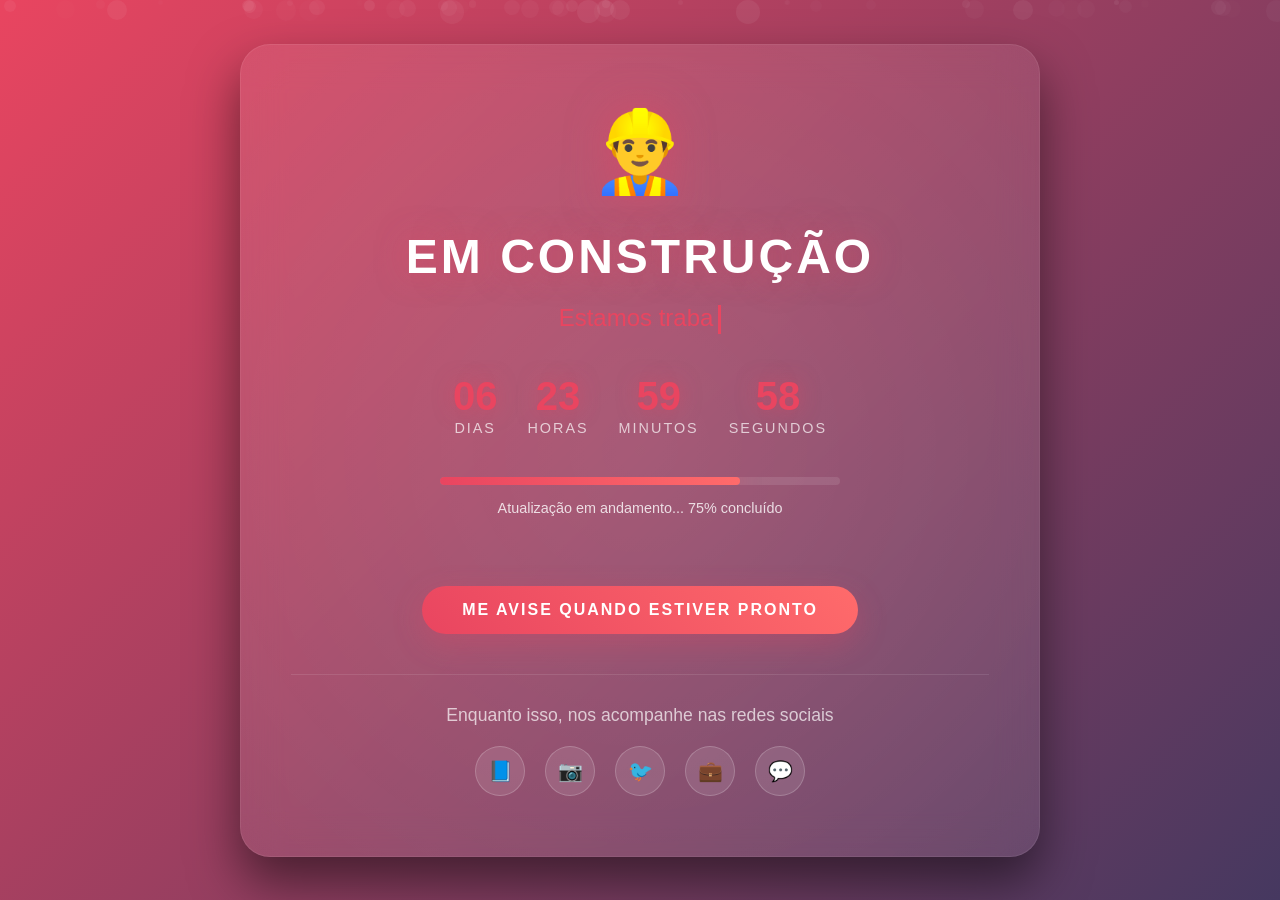
==== Index.html @ 4f62d5b3 "Add construction page with animations and countdown This HTML file contains a construction page with" ====
<!DOCTYPE html>
<html lang="pt-BR">
<head>
    <meta charset="UTF-8">
    <meta name="viewport" content="width=device-width, initial-scale=1.0">
    <title>Site em Atualização</title>
    <style>
        * {
            margin: 0;
            padding: 0;
            box-sizing: border-box;
        }

        body {
            font-family: 'Segoe UI', Tahoma, Geneva, Verdana, sans-serif;
            overflow: hidden;
            background: #0a0a0a;
        }

        /* Background com gradiente animado */
        .bg-animation {
            position: fixed;
            top: 0;
            left: 0;
            width: 100%;
            height: 100%;
            background: linear-gradient(-45deg, #1a1a2e, #16213e, #0f3460, #e94560);
            background-size: 400% 400%;
            animation: gradientShift 15s ease infinite;
            z-index: -2;
        }

        @keyframes gradientShift {
            0% { background-position: 0% 50%; }
            50% { background-position: 100% 50%; }
            100% { background-position: 0% 50%; }
        }

        /* Partículas flutuantes */
        .particles {
            position: fixed;
            top: 0;
            left: 0;
            width: 100%;
            height: 100%;
            z-index: -1;
            overflow: hidden;
        }

        .particle {
            position: absolute;
            width: 10px;
            height: 10px;
            background: rgba(255, 255, 255, 0.1);
            border-radius: 50%;
            animation: float 20s infinite linear;
        }

        @keyframes float {
            from {
                transform: translateY(100vh) translateX(0);
                opacity: 0;
            }
            10% {
                opacity: 1;
            }
            90% {
                opacity: 1;
            }
            to {
                transform: translateY(-100vh) translateX(100px);
                opacity: 0;
            }
        }

        /* Container principal */
        .container {
            display: flex;
            justify-content: center;
            align-items: center;
            min-height: 100vh;
            padding: 20px;
        }

        /* Card principal */
        .main-card {
            background: rgba(255, 255, 255, 0.05);
            backdrop-filter: blur(20px);
            border: 1px solid rgba(255, 255, 255, 0.1);
            border-radius: 30px;
            padding: 60px 50px;
            max-width: 800px;
            width: 100%;
            text-align: center;
            box-shadow: 0 25px 50px rgba(0, 0, 0, 0.5);
            animation: slideUp 1s ease-out;
            position: relative;
            overflow: hidden;
        }

        @keyframes slideUp {
            from {
                opacity: 0;
                transform: translateY(50px);
            }
            to {
                opacity: 1;
                transform: translateY(0);
            }
        }

        /* Efeito de brilho no card */
        .main-card::before {
            content: '';
            position: absolute;
            top: -50%;
            left: -50%;
            width: 200%;
            height: 200%;
            background: radial-gradient(circle, rgba(255,255,255,0.1) 0%, transparent 70%);
            animation: rotate 10s linear infinite;
        }

        @keyframes rotate {
            from { transform: rotate(0deg); }
            to { transform: rotate(360deg); }
        }

        /* Ícone de construção animado */
        .construction-icon {
            font-size: 80px;
            margin-bottom: 30px;
            display: inline-block;
            animation: bounce 2s infinite;
            filter: drop-shadow(0 0 20px rgba(233, 69, 96, 0.5));
            position: relative;
            z-index: 1;
        }

        @keyframes bounce {
            0%, 100% { transform: translateY(0); }
            50% { transform: translateY(-20px); }
        }

        /* Título principal */
        h1 {
            color: #fff;
            font-size: 3em;
            margin-bottom: 20px;
            font-weight: 700;
            text-transform: uppercase;
            letter-spacing: 3px;
            position: relative;
            z-index: 1;
            text-shadow: 0 0 30px rgba(233, 69, 96, 0.5);
        }

        /* Subtítulo com efeito de digitação */
        .subtitle {
            color: #e94560;
            font-size: 1.5em;
            margin-bottom: 30px;
            font-weight: 300;
            position: relative;
            z-index: 1;
            min-height: 40px;
        }

        .typing-cursor {
            display: inline-block;
            width: 3px;
            height: 1.2em;
            background: #e94560;
            margin-left: 5px;
            animation: blink 1s infinite;
            vertical-align: middle;
        }

        @keyframes blink {
            0%, 50% { opacity: 1; }
            51%, 100% { opacity: 0; }
        }

        /* Barra de progresso */
        .progress-container {
            width: 100%;
            max-width: 400px;
            margin: 40px auto;
            position: relative;
            z-index: 1;
        }

        .progress-bar {
            width: 100%;
            height: 8px;
            background: rgba(255, 255, 255, 0.1);
            border-radius: 10px;
            overflow: hidden;
            position: relative;
        }

        .progress-fill {
            height: 100%;
            background: linear-gradient(90deg, #e94560, #ff6b6b, #e94560);
            background-size: 200% 100%;
            width: 0%;
            border-radius: 10px;
            animation: fillProgress 3s ease-out forwards, shimmer 2s infinite;
            box-shadow: 0 0 20px rgba(233, 69, 96, 0.5);
        }

        @keyframes fillProgress {
            to { width: 75%; }
        }

        @keyframes shimmer {
            0% { background-position: 200% 0; }
            100% { background-position: -200% 0; }
        }

        .progress-text {
            color: #fff;
            margin-top: 15px;
            font-size: 0.9em;
            opacity: 0.8;
        }

        /* Informações de contato */
        .contact-info {
            margin-top: 40px;
            padding-top: 30px;
            border-top: 1px solid rgba(255, 255, 255, 0.1);
            position: relative;
            z-index: 1;
        }

        .contact-info p {
            color: rgba(255, 255, 255, 0.7);
            margin-bottom: 15px;
            font-size: 1.1em;
        }

        .social-links {
            display: flex;
            justify-content: center;
            gap: 20px;
            margin-top: 20px;
        }

        .social-links a {
            width: 50px;
            height: 50px;
            background: rgba(255, 255, 255, 0.1);
            border-radius: 50%;
            display: flex;
            align-items: center;
            justify-content: center;
            color: #fff;
            text-decoration: none;
            font-size: 20px;
            transition: all 0.3s ease;
            border: 1px solid rgba(255, 255, 255, 0.2);
        }

        .social-links a:hover {
            background: #e94560;
            transform: translateY(-5px);
            box-shadow: 0 10px 20px rgba(233, 69, 96, 0.3);
        }

        /* Contador regressivo */
        .countdown {
            display: flex;
            justify-content: center;
            gap: 30px;
            margin: 30px 0;
            position: relative;
            z-index: 1;
        }

        .countdown-item {
            text-align: center;
        }

        .countdown-value {
            font-size: 2.5em;
            font-weight: bold;
            color: #e94560;
            display: block;
            text-shadow: 0 0 20px rgba(233, 69, 96, 0.5);
        }

        .countdown-label {
            color: rgba(255, 255, 255, 0.7);
            font-size: 0.9em;
            text-transform: uppercase;
            letter-spacing: 2px;
        }

        /* Responsividade */
        @media (max-width: 600px) {
            h1 {
                font-size: 2em;
            }
            
            .subtitle {
                font-size: 1.2em;
            }
            
            .main-card {
                padding: 40px 30px;
            }
            
            .countdown {
                gap: 15px;
            }
            
            .countdown-value {
                font-size: 1.8em;
            }
        }

        /* Efeito de pulso no botão */
        .notify-btn {
            margin-top: 30px;
            padding: 15px 40px;
            background: linear-gradient(45deg, #e94560, #ff6b6b);
            border: none;
            border-radius: 50px;
            color: #fff;
            font-size: 1em;
            font-weight: 600;
            cursor: pointer;
            transition: all 0.3s ease;
            position: relative;
            z-index: 1;
            text-transform: uppercase;
            letter-spacing: 2px;
            box-shadow: 0 10px 30px rgba(233, 69, 96, 0.3);
        }

        .notify-btn:hover {
            transform: translateY(-3px);
            box-shadow: 0 15px 40px rgba(233, 69, 96, 0.4);
        }

        .notify-btn:active {
            transform: translateY(-1px);
        }

        /* Modal de notificação */
        .modal {
            display: none;
            position: fixed;
            top: 0;
            left: 0;
            width: 100%;
            height: 100%;
            background: rgba(0, 0, 0, 0.8);
            z-index: 1000;
            justify-content: center;
            align-items: center;
        }

        .modal-content {
            background: rgba(255, 255, 255, 0.1);
            backdrop-filter: blur(20px);
            padding: 40px;
            border-radius: 20px;
            border: 1px solid rgba(255, 255, 255, 0.2);
            text-align: center;
            max-width: 400px;
            animation: modalPop 0.3s ease;
        }

        @keyframes modalPop {
            from {
                transform: scale(0.8);
                opacity: 0;
            }
            to {
                transform: scale(1);
                opacity: 1;
            }
        }

        .modal-content h3 {
            color: #fff;
            margin-bottom: 20px;
        }

        .modal-content input {
            width: 100%;
            padding: 15px;
            border: none;
            border-radius: 10px;
            background: rgba(255, 255, 255, 0.1);
            color: #fff;
            margin-bottom: 20px;
            font-size: 1em;
            border: 1px solid rgba(255, 255, 255, 0.2);
        }

        .modal-content input::placeholder {
            color: rgba(255, 255, 255, 0.5);
        }

        .modal-content button {
            padding: 12px 30px;
            background: #e94560;
            border: none;
            border-radius: 25px;
            color: #fff;
            cursor: pointer;
            font-size: 1em;
            transition: all 0.3s;
        }

        .modal-content button:hover {
            background: #ff6b6b;
        }

        .close-modal {
            position: absolute;
            top: 20px;
            right: 30px;
            color: #fff;
            font-size: 30px;
            cursor: pointer;
        }
    </style>
</head>
<body>
    <!-- Background animado -->
    <div class="bg-animation"></div>
    
    <!-- Partículas -->
    <div class="particles" id="particles"></div>

    <!-- Container principal -->
    <div class="container">
        <div class="main-card">
            <!-- Ícone de construção -->
            <div class="construction-icon">👷‍♂️</div>
            
            <!-- Título -->
            <h1>Em Construção</h1>
            
            <!-- Subtítulo com efeito de digitação -->
            <div class="subtitle">
                <span id="typing-text"></span><span class="typing-cursor"></span>
            </div>

            <!-- Contador regressivo -->
            <div class="countdown">
                <div class="countdown-item">
                    <span class="countdown-value" id="days">00</span>
                    <span class="countdown-label">Dias</span>
                </div>
                <div class="countdown-item">
                    <span class="countdown-value" id="hours">00</span>
                    <span class="countdown-label">Horas</span>
                </div>
                <div class="countdown-item">
                    <span class="countdown-value" id="minutes">00</span>
                    <span class="countdown-label">Minutos</span>
                </div>
                <div class="countdown-item">
                    <span class="countdown-value" id="seconds">00</span>
                    <span class="countdown-label">Segundos</span>
                </div>
            </div>

            <!-- Barra de progresso -->
            <div class="progress-container">
                <div class="progress-bar">
                    <div class="progress-fill"></div>
                </div>
                <div class="progress-text">Atualização em andamento... 75% concluído</div>
            </div>

            <!-- Botão de notificação -->
            <button class="notify-btn" onclick="openModal()">Me Avise Quando Estiver Pronto</button>

            <!-- Informações de contato -->
            <div class="contact-info">
                <p>Enquanto isso, nos acompanhe nas redes sociais</p>
                <div class="social-links">
                    <a href="#" title="Facebook">📘</a>
                    <a href="#" title="Instagram">📷</a>
                    <a href="#" title="Twitter">🐦</a>
                    <a href="#" title="LinkedIn">💼</a>
                    <a href="#" title="WhatsApp">💬</a>
                </div>
            </div>
        </div>
    </div>

    <!-- Modal -->
    <div class="modal" id="modal">
        <div class="modal-content">
            <span class="close-modal" onclick="closeModal()">&times;</span>
            <h3>🚀 Seja Notificado!</h3>
            <p style="color: rgba(255,255,255,0.7); margin-bottom: 20px;">
                Deixe seu e-mail e avisaremos assim que o site estiver no ar!
            </p>
            <input type="email" placeholder="seu@email.com" id="emailInput">
            <button onclick="submitEmail()">Enviar</button>
        </div>
    </div>

    <script>
        // Criar partículas flutuantes
        function createParticles() {
            const container = document.getElementById('particles');
            const particleCount = 50;

            for (let i = 0; i < particleCount; i++) {
                const particle = document.createElement('div');
                particle.className = 'particle';
                particle.style.left = Math.random() * 100 + '%';
                particle.style.animationDuration = (Math.random() * 20 + 10) + 's';
                particle.style.animationDelay = Math.random() * 20 + 's';
                particle.style.opacity = Math.random() * 0.5 + 0.1;
                const size = Math.random() * 20 + 5;
                particle.style.width = size + 'px';
                particle.style.height = size + 'px';
                container.appendChild(particle);
            }
        }

        // Efeito de digitação
        const texts = [
            "Estamos trabalhando para você...",
            "Novidades incríveis estão chegando...",
            "Quase lá, só mais um pouquinho...",
            "Preparando algo especial..."
        ];
        let textIndex = 0;
        let charIndex = 0;
        let isDeleting = false;
        const typingElement = document.getElementById('typing-text');

        function typeEffect() {
            const currentText = texts[textIndex];
            
            if (isDeleting) {
                typingElement.textContent = currentText.substring(0, charIndex - 1);
                charIndex--;
            } else {
                typingElement.textContent = currentText.substring(0, charIndex + 1);
                charIndex++;
            }

            let typeSpeed = isDeleting ? 50 : 100;

            if (!isDeleting && charIndex === currentText.length) {
                typeSpeed = 2000;
                isDeleting = true;
            } else if (isDeleting && charIndex === 0) {
                isDeleting = false;
                textIndex = (textIndex + 1) % texts.length;
                typeSpeed = 500;
            }

            setTimeout(typeEffect, typeSpeed);
        }

        // Contador regressivo (definir data de lançamento)
        const launchDate = new Date();
        launchDate.setDate(launchDate.getDate() + 7); // 7 dias a partir de agora

        function updateCountdown() {
            const now = new Date().getTime();
            const distance = launchDate - now;

            const days = Math.floor(distance / (1000 * 60 * 60 * 24));
            const hours = Math.floor((distance % (1000 * 60 * 60 * 24)) / (1000 * 60 * 60));
            const minutes = Math.floor((distance % (1000 * 60 * 60)) / (1000 * 60));
            const seconds = Math.floor((distance % (1000 * 60)) / 1000);

            document.getElementById('days').textContent = String(days).padStart(2, '0');
            document.getElementById('hours').textContent = String(hours).padStart(2, '0');
            document.getElementById('minutes').textContent = String(minutes).padStart(2, '0');
            document.getElementById('seconds').textContent = String(seconds).padStart(2, '0');
        }

        // Modal functions
        function openModal() {
            document.getElementById('modal').style.display = 'flex';
        }

        function closeModal() {
            document.getElementById('modal').style.display = 'none';
        }

        function submitEmail() {
            const email = document.getElementById('emailInput').value;
            if (email && email.includes('@')) {
                alert('✅ Obrigado! Você será notificado quando o site estiver pronto!');
                closeModal();
                document.getElementById('emailInput').value = '';
            } else {
                alert('❌ Por favor, insira um e-mail válido!');
            }
        }

        // Fechar modal ao clicar fora
        window.onclick = function(event) {
            const modal = document.getElementById('modal');
            if (event.target === modal) {
                closeModal();
            }
        }

        // Inicializar
        createParticles();
        typeEffect();
        setInterval(updateCountdown, 1000);
        updateCountdown();

        // Efeito de parallax no mouse
        document.addEventListener('mousemove', (e) => {
            const card = document.querySelector('.main-card');
            const xAxis = (window.innerWidth / 2 - e.pageX) / 25;
            const yAxis = (window.innerHeight / 2 - e.pageY) / 25;
            card.style.transform = `rotateY(${xAxis}deg) rotateX(${yAxis}deg)`;
        });
    </script>
</body>
</html>
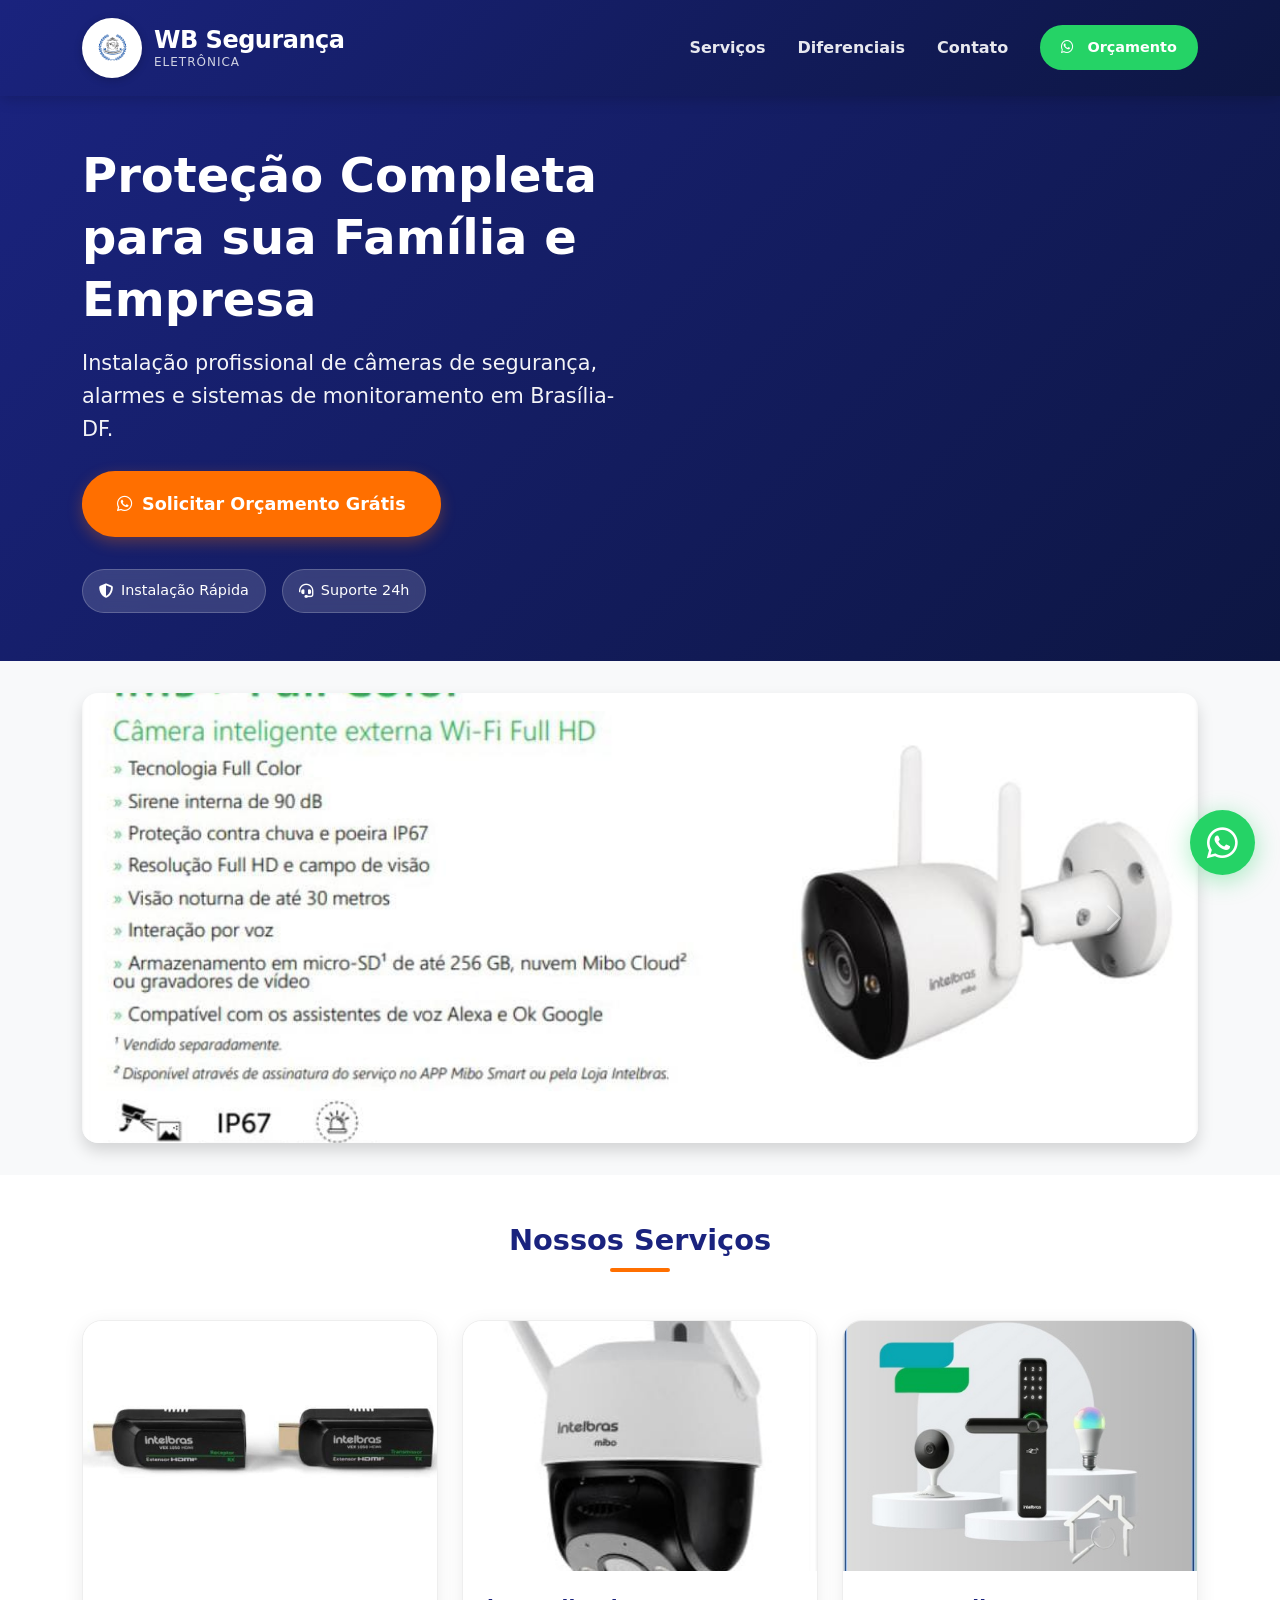
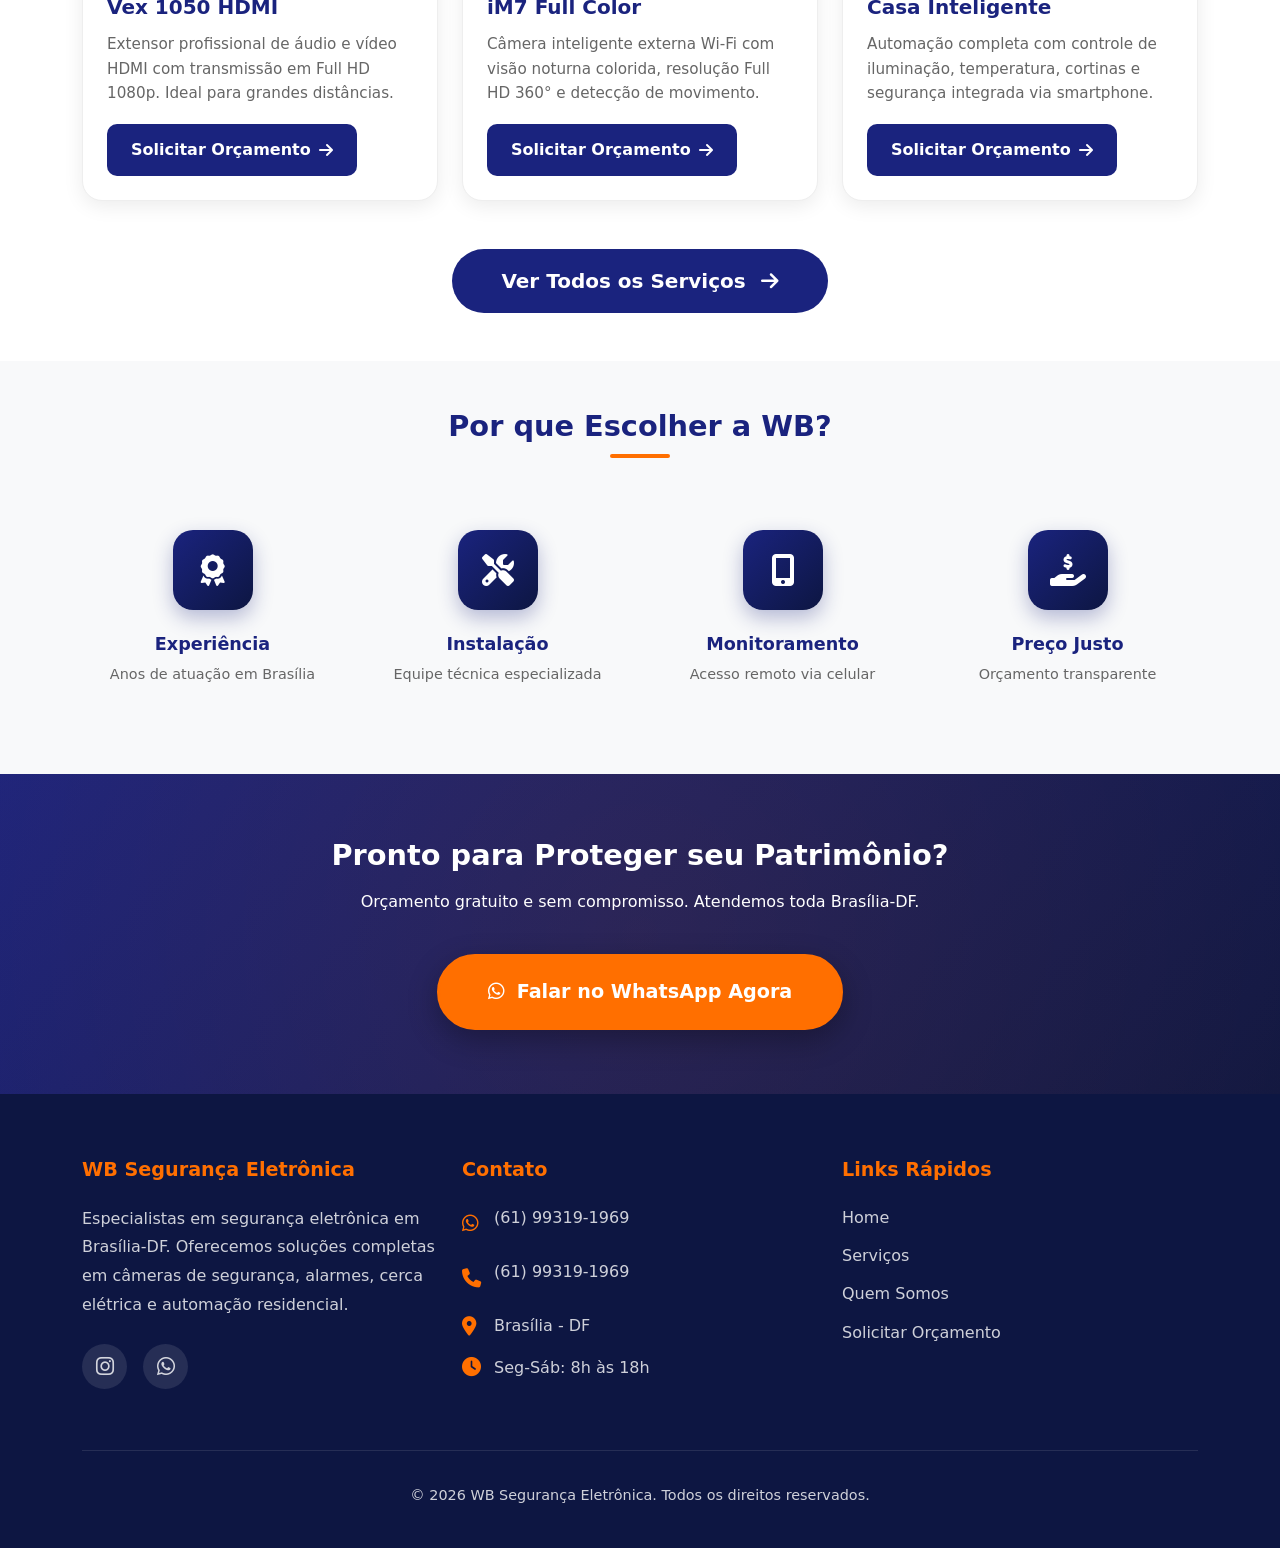
==== commit 1625397e: "Rename Versãoantiga.html to Index.html" ====
--- a/Index.html
+++ b/Index.html
@@ -1,631 +1,875 @@
 <!DOCTYPE html>
-<html lang="pt-BR">
+<html lang="pt-br">
 <head>
-    <meta charset="UTF-8">
-    <meta name="viewport" content="width=device-width, initial-scale=1.0">
-    <title>Site em Atualização</title>
-    <style>
-        * {
-            margin: 0;
-            padding: 0;
-            box-sizing: border-box;
-        }
-
-        body {
-            font-family: 'Segoe UI', Tahoma, Geneva, Verdana, sans-serif;
-            overflow: hidden;
-            background: #0a0a0a;
-        }
-
-        /* Background com gradiente animado */
-        .bg-animation {
-            position: fixed;
-            top: 0;
-            left: 0;
-            width: 100%;
-            height: 100%;
-            background: linear-gradient(-45deg, #1a1a2e, #16213e, #0f3460, #e94560);
-            background-size: 400% 400%;
-            animation: gradientShift 15s ease infinite;
-            z-index: -2;
-        }
-
-        @keyframes gradientShift {
-            0% { background-position: 0% 50%; }
-            50% { background-position: 100% 50%; }
-            100% { background-position: 0% 50%; }
-        }
-
-        /* Partículas flutuantes */
-        .particles {
-            position: fixed;
-            top: 0;
-            left: 0;
-            width: 100%;
-            height: 100%;
-            z-index: -1;
-            overflow: hidden;
-        }
-
-        .particle {
-            position: absolute;
-            width: 10px;
-            height: 10px;
-            background: rgba(255, 255, 255, 0.1);
-            border-radius: 50%;
-            animation: float 20s infinite linear;
-        }
-
-        @keyframes float {
-            from {
-                transform: translateY(100vh) translateX(0);
-                opacity: 0;
-            }
-            10% {
-                opacity: 1;
-            }
-            90% {
-                opacity: 1;
-            }
-            to {
-                transform: translateY(-100vh) translateX(100px);
-                opacity: 0;
-            }
-        }
-
-        /* Container principal */
-        .container {
-            display: flex;
-            justify-content: center;
-            align-items: center;
-            min-height: 100vh;
-            padding: 20px;
-        }
-
-        /* Card principal */
-        .main-card {
-            background: rgba(255, 255, 255, 0.05);
-            backdrop-filter: blur(20px);
-            border: 1px solid rgba(255, 255, 255, 0.1);
-            border-radius: 30px;
-            padding: 60px 50px;
-            max-width: 800px;
-            width: 100%;
-            text-align: center;
-            box-shadow: 0 25px 50px rgba(0, 0, 0, 0.5);
-            animation: slideUp 1s ease-out;
-            position: relative;
-            overflow: hidden;
-        }
-
-        @keyframes slideUp {
-            from {
-                opacity: 0;
-                transform: translateY(50px);
-            }
-            to {
-                opacity: 1;
-                transform: translateY(0);
-            }
-        }
-
-        /* Efeito de brilho no card */
-        .main-card::before {
-            content: '';
-            position: absolute;
-            top: -50%;
-            left: -50%;
-            width: 200%;
-            height: 200%;
-            background: radial-gradient(circle, rgba(255,255,255,0.1) 0%, transparent 70%);
-            animation: rotate 10s linear infinite;
-        }
-
-        @keyframes rotate {
-            from { transform: rotate(0deg); }
-            to { transform: rotate(360deg); }
-        }
-
-        /* Ícone de construção animado */
-        .construction-icon {
-            font-size: 80px;
-            margin-bottom: 30px;
-            display: inline-block;
-            animation: bounce 2s infinite;
-            filter: drop-shadow(0 0 20px rgba(233, 69, 96, 0.5));
-            position: relative;
-            z-index: 1;
-        }
-
-        @keyframes bounce {
-            0%, 100% { transform: translateY(0); }
-            50% { transform: translateY(-20px); }
-        }
-
-        /* Título principal */
-        h1 {
-            color: #fff;
-            font-size: 3em;
-            margin-bottom: 20px;
-            font-weight: 700;
-            text-transform: uppercase;
-            letter-spacing: 3px;
-            position: relative;
-            z-index: 1;
-            text-shadow: 0 0 30px rgba(233, 69, 96, 0.5);
-        }
-
-        /* Subtítulo com efeito de digitação */
-        .subtitle {
-            color: #e94560;
-            font-size: 1.5em;
-            margin-bottom: 30px;
-            font-weight: 300;
-            position: relative;
-            z-index: 1;
-            min-height: 40px;
-        }
-
-        .typing-cursor {
-            display: inline-block;
-            width: 3px;
-            height: 1.2em;
-            background: #e94560;
-            margin-left: 5px;
-            animation: blink 1s infinite;
-            vertical-align: middle;
-        }
-
-        @keyframes blink {
-            0%, 50% { opacity: 1; }
-            51%, 100% { opacity: 0; }
-        }
-
-        /* Barra de progresso */
-        .progress-container {
-            width: 100%;
-            max-width: 400px;
-            margin: 40px auto;
-            position: relative;
-            z-index: 1;
-        }
-
-        .progress-bar {
-            width: 100%;
-            height: 8px;
-            background: rgba(255, 255, 255, 0.1);
-            border-radius: 10px;
-            overflow: hidden;
-            position: relative;
-        }
-
-        .progress-fill {
-            height: 100%;
-            background: linear-gradient(90deg, #e94560, #ff6b6b, #e94560);
-            background-size: 200% 100%;
-            width: 0%;
-            border-radius: 10px;
-            animation: fillProgress 3s ease-out forwards, shimmer 2s infinite;
-            box-shadow: 0 0 20px rgba(233, 69, 96, 0.5);
-        }
-
-        @keyframes fillProgress {
-            to { width: 75%; }
-        }
-
-        @keyframes shimmer {
-            0% { background-position: 200% 0; }
-            100% { background-position: -200% 0; }
-        }
-
-        .progress-text {
-            color: #fff;
-            margin-top: 15px;
-            font-size: 0.9em;
-            opacity: 0.8;
-        }
-
-        /* Informações de contato */
-        .contact-info {
-            margin-top: 40px;
-            padding-top: 30px;
-            border-top: 1px solid rgba(255, 255, 255, 0.1);
-            position: relative;
-            z-index: 1;
-        }
-
-        .contact-info p {
-            color: rgba(255, 255, 255, 0.7);
-            margin-bottom: 15px;
-            font-size: 1.1em;
-        }
-
-        .social-links {
-            display: flex;
-            justify-content: center;
-            gap: 20px;
-            margin-top: 20px;
-        }
-
-        .social-links a {
-            width: 50px;
-            height: 50px;
-            background: rgba(255, 255, 255, 0.1);
-            border-radius: 50%;
-            display: flex;
-            align-items: center;
-            justify-content: center;
-            color: #fff;
-            text-decoration: none;
-            font-size: 20px;
-            transition: all 0.3s ease;
-            border: 1px solid rgba(255, 255, 255, 0.2);
-        }
-
-        .social-links a:hover {
-            background: #e94560;
-            transform: translateY(-5px);
-            box-shadow: 0 10px 20px rgba(233, 69, 96, 0.3);
-        }
-
-        /* Contador regressivo */
-        .countdown {
-            display: flex;
-            justify-content: center;
-            gap: 30px;
-            margin: 30px 0;
-            position: relative;
-            z-index: 1;
-        }
-
-        .countdown-item {
-            text-align: center;
-        }
-
-        .countdown-value {
-            font-size: 2.5em;
-            font-weight: bold;
-            color: #e94560;
-            display: block;
-            text-shadow: 0 0 20px rgba(233, 69, 96, 0.5);
-        }
-
-        .countdown-label {
-            color: rgba(255, 255, 255, 0.7);
-            font-size: 0.9em;
-            text-transform: uppercase;
-            letter-spacing: 2px;
-        }
-
-        /* Responsividade */
-        @media (max-width: 600px) {
-            h1 {
-                font-size: 2em;
-            }
-            
-            .subtitle {
-                font-size: 1.2em;
-            }
-            
-            .main-card {
-                padding: 40px 30px;
-            }
-            
-            .countdown {
-                gap: 15px;
-            }
-            
-            .countdown-value {
-                font-size: 1.8em;
-            }
-        }
-
-        /* Efeito de pulso no botão */
-        .notify-btn {
-            margin-top: 30px;
-            padding: 15px 40px;
-            background: linear-gradient(45deg, #e94560, #ff6b6b);
-            border: none;
-            border-radius: 50px;
-            color: #fff;
-            font-size: 1em;
-            font-weight: 600;
-            cursor: pointer;
-            transition: all 0.3s ease;
-            position: relative;
-            z-index: 1;
-            text-transform: uppercase;
-            letter-spacing: 2px;
-            box-shadow: 0 10px 30px rgba(233, 69, 96, 0.3);
-        }
-
-        .notify-btn:hover {
-            transform: translateY(-3px);
-            box-shadow: 0 15px 40px rgba(233, 69, 96, 0.4);
-        }
-
-        .notify-btn:active {
-            transform: translateY(-1px);
-        }
-
-        /* Modal de notificação */
-        .modal {
-            display: none;
-            position: fixed;
-            top: 0;
-            left: 0;
-            width: 100%;
-            height: 100%;
-            background: rgba(0, 0, 0, 0.8);
-            z-index: 1000;
-            justify-content: center;
-            align-items: center;
-        }
-
-        .modal-content {
-            background: rgba(255, 255, 255, 0.1);
-            backdrop-filter: blur(20px);
-            padding: 40px;
-            border-radius: 20px;
-            border: 1px solid rgba(255, 255, 255, 0.2);
-            text-align: center;
-            max-width: 400px;
-            animation: modalPop 0.3s ease;
-        }
-
-        @keyframes modalPop {
-            from {
-                transform: scale(0.8);
-                opacity: 0;
-            }
-            to {
-                transform: scale(1);
-                opacity: 1;
-            }
-        }
-
-        .modal-content h3 {
-            color: #fff;
-            margin-bottom: 20px;
-        }
-
-        .modal-content input {
-            width: 100%;
-            padding: 15px;
-            border: none;
-            border-radius: 10px;
-            background: rgba(255, 255, 255, 0.1);
-            color: #fff;
-            margin-bottom: 20px;
-            font-size: 1em;
-            border: 1px solid rgba(255, 255, 255, 0.2);
-        }
-
-        .modal-content input::placeholder {
-            color: rgba(255, 255, 255, 0.5);
-        }
-
-        .modal-content button {
-            padding: 12px 30px;
-            background: #e94560;
-            border: none;
-            border-radius: 25px;
-            color: #fff;
-            cursor: pointer;
-            font-size: 1em;
-            transition: all 0.3s;
-        }
-
-        .modal-content button:hover {
-            background: #ff6b6b;
-        }
-
-        .close-modal {
-            position: absolute;
-            top: 20px;
-            right: 30px;
-            color: #fff;
-            font-size: 30px;
-            cursor: pointer;
-        }
-    </style>
+  <meta charset="UTF-8">
+  <meta name="viewport" content="width=device-width, initial-scale=1.0">
+  <title>WB Segurança Eletrônica | Brasília-DF</title>
+  
+  <!-- Bootstrap 5.3 -->
+  <link href="https://cdn.jsdelivr.net/npm/bootstrap@5.3.2/dist/css/bootstrap.min.css" rel="stylesheet">
+  <!-- Font Awesome -->
+  <link rel="stylesheet" href="https://cdnjs.cloudflare.com/ajax/libs/font-awesome/6.4.0/css/all.min.css">
+  
+  <style>
+    :root {
+      --primary: #1a237e;
+      --secondary: #ff6f00;
+      --dark: #0d1642;
+      --light: #f8f9fa;
+    }
+
+    * {
+      margin: 0;
+      padding: 0;
+      box-sizing: border-box;
+    }
+
+    body {
+      font-family: 'Segoe UI', system-ui, -apple-system, sans-serif;
+      line-height: 1.6;
+      color: #333;
+    }
+
+    /* HEADER - LOGO CORRIGIDA */
+    .navbar-custom {
+      background: linear-gradient(135deg, var(--primary) 0%, var(--dark) 100%);
+      padding: 0.8rem 0;
+      box-shadow: 0 2px 15px rgba(0,0,0,0.2);
+    }
+
+    .navbar-brand {
+      display: flex;
+      align-items: center;
+      gap: 12px;
+      text-decoration: none;
+    }
+
+    /* Container da logo com fundo branco para destacar */
+    .logo-container {
+      background: white;
+      width: 50px;
+      height: 50px;
+      border-radius: 50%;
+      display: flex;
+      align-items: center;
+      justify-content: center;
+      overflow: hidden;
+      box-shadow: 0 2px 8px rgba(0,0,0,0.2);
+      flex-shrink: 0;
+    }
+
+    .logo-container img {
+      width: 85%;
+      height: 85%;
+      object-fit: contain;
+    }
+
+    .brand-text {
+      display: flex;
+      flex-direction: column;
+      line-height: 1.2;
+    }
+
+    .brand-title {
+      color: white;
+      font-weight: 800;
+      font-size: 1.3rem;
+      letter-spacing: -0.5px;
+    }
+
+    .brand-subtitle {
+      color: rgba(255,255,255,0.8);
+      font-size: 0.75rem;
+      font-weight: 500;
+      text-transform: uppercase;
+      letter-spacing: 1px;
+    }
+
+    .nav-link {
+      color: rgba(255,255,255,0.9) !important;
+      font-weight: 600;
+      padding: 0.5rem 1rem !important;
+      transition: all 0.3s;
+      border-radius: 8px;
+    }
+
+    .nav-link:hover {
+      background: rgba(255,255,255,0.1);
+      color: white !important;
+    }
+
+    .btn-whatsapp-nav {
+      background: #25d366;
+      color: white !important;
+      padding: 0.6rem 1.2rem !important;
+      border-radius: 25px;
+      font-weight: 700;
+      font-size: 0.9rem;
+      border: 2px solid #25d366;
+      transition: all 0.3s;
+    }
+
+    .btn-whatsapp-nav:hover {
+      background: transparent;
+      color: #25d366 !important;
+      transform: scale(1.05);
+    }
+
+    /* HERO */
+    .hero {
+      background: linear-gradient(135deg, var(--primary) 0%, var(--dark) 100%);
+      color: white;
+      padding: 3rem 0;
+      position: relative;
+    }
+
+    .hero h1 {
+      font-size: 1.8rem;
+      font-weight: 800;
+      margin-bottom: 1rem;
+      line-height: 1.3;
+    }
+
+    .hero p {
+      font-size: 1.1rem;
+      opacity: 0.95;
+      margin-bottom: 1.5rem;
+    }
+
+    .btn-hero {
+      background: var(--secondary);
+      color: white;
+      padding: 1rem 2rem;
+      border-radius: 50px;
+      text-decoration: none;
+      font-weight: 700;
+      display: inline-flex;
+      align-items: center;
+      gap: 10px;
+      font-size: 1.1rem;
+      border: 3px solid var(--secondary);
+      transition: all 0.3s;
+      box-shadow: 0 5px 15px rgba(255,111,0,0.3);
+    }
+
+    .btn-hero:hover {
+      background: transparent;
+      color: white;
+      transform: translateY(-2px);
+    }
+
+    .hero-badges {
+      display: flex;
+      flex-wrap: wrap;
+      gap: 1rem;
+      margin-top: 2rem;
+    }
+
+    .hero-badge {
+      background: rgba(255,255,255,0.15);
+      padding: 0.6rem 1rem;
+      border-radius: 25px;
+      font-size: 0.9rem;
+      display: flex;
+      align-items: center;
+      gap: 8px;
+      backdrop-filter: blur(10px);
+      border: 1px solid rgba(255,255,255,0.2);
+    }
+
+    /* CAROUSEL */
+    .carousel-section {
+      padding: 2rem 0;
+      background: var(--light);
+    }
+
+    .carousel-item img {
+      height: 220px;
+      object-fit: cover;
+      border-radius: 15px;
+    }
+
+    /* SERVIÇOS */
+    .servicos {
+      padding: 3rem 0;
+    }
+
+    .section-title {
+      text-align: center;
+      margin-bottom: 2.5rem;
+    }
+
+    .section-title h2 {
+      color: var(--primary);
+      font-weight: 800;
+      font-size: 1.8rem;
+      position: relative;
+      display: inline-block;
+      padding-bottom: 15px;
+    }
+
+    .section-title h2::after {
+      content: '';
+      position: absolute;
+      bottom: 0;
+      left: 50%;
+      transform: translateX(-50%);
+      width: 60px;
+      height: 4px;
+      background: var(--secondary);
+      border-radius: 2px;
+    }
+
+    .card-servico {
+      background: white;
+      border-radius: 20px;
+      overflow: hidden;
+      box-shadow: 0 5px 20px rgba(0,0,0,0.08);
+      transition: all 0.3s;
+      height: 100%;
+      border: 1px solid #eee;
+    }
+
+    .card-servico:hover {
+      transform: translateY(-8px);
+      box-shadow: 0 15px 30px rgba(0,0,0,0.15);
+    }
+
+    .card-img-wrapper {
+      height: 200px;
+      background: linear-gradient(135deg, #e3f2fd 0%, #bbdefb 100%);
+      display: flex;
+      align-items: center;
+      justify-content: center;
+      overflow: hidden;
+      position: relative;
+    }
+
+    .card-img-wrapper img {
+      width: 100%;
+      height: 100%;
+      object-fit: cover;
+      transition: transform 0.3s;
+    }
+
+    .card-servico:hover .card-img-wrapper img {
+      transform: scale(1.05);
+    }
+
+    .card-body {
+      padding: 1.5rem;
+    }
+
+    .card-title {
+      color: var(--primary);
+      font-weight: 700;
+      font-size: 1.25rem;
+      margin-bottom: 0.8rem;
+    }
+
+    .card-text {
+      color: #666;
+      font-size: 0.95rem;
+      margin-bottom: 1.2rem;
+      line-height: 1.6;
+    }
+
+    .btn-saiba-mais {
+      background: var(--primary);
+      color: white;
+      padding: 0.8rem 1.5rem;
+      border-radius: 10px;
+      text-decoration: none;
+      font-weight: 600;
+      display: inline-flex;
+      align-items: center;
+      gap: 8px;
+      transition: all 0.3s;
+      width: 100%;
+      justify-content: center;
+    }
+
+    .btn-saiba-mais:hover {
+      background: var(--secondary);
+      color: white;
+    }
+
+    /* DIFERENCIAIS */
+    .diferenciais {
+      background: var(--light);
+      padding: 3rem 0;
+    }
+
+    .diferencial-item {
+      text-align: center;
+      padding: 1.5rem 1rem;
+    }
+
+    .diferencial-icon {
+      width: 80px;
+      height: 80px;
+      background: linear-gradient(135deg, var(--primary), var(--dark));
+      color: white;
+      border-radius: 20px;
+      display: flex;
+      align-items: center;
+      justify-content: center;
+      font-size: 2rem;
+      margin: 0 auto 1.5rem;
+      box-shadow: 0 8px 20px rgba(26,35,126,0.3);
+    }
+
+    .diferencial-item h3 {
+      font-size: 1.1rem;
+      font-weight: 700;
+      color: var(--primary);
+      margin-bottom: 0.5rem;
+    }
+
+    .diferencial-item p {
+      font-size: 0.9rem;
+      color: #666;
+    }
+
+    /* CTA */
+    .cta-section {
+      background: linear-gradient(135deg, var(--primary) 0%, var(--dark) 100%);
+      color: white;
+      padding: 4rem 0;
+      text-align: center;
+      position: relative;
+      overflow: hidden;
+    }
+
+    .cta-section::before {
+      content: '';
+      position: absolute;
+      top: -50%;
+      left: -50%;
+      width: 200%;
+      height: 200%;
+      background: radial-gradient(circle, rgba(255,111,0,0.1) 0%, transparent 70%);
+      animation: rotate 20s linear infinite;
+    }
+
+    @keyframes rotate {
+      from { transform: rotate(0deg); }
+      to { transform: rotate(360deg); }
+    }
+
+    .cta-content {
+      position: relative;
+      z-index: 2;
+    }
+
+    .cta-section h2 {
+      font-weight: 800;
+      margin-bottom: 1rem;
+      font-size: 1.8rem;
+    }
+
+    .btn-cta-large {
+      background: var(--secondary);
+      color: white;
+      padding: 1.2rem 3rem;
+      border-radius: 50px;
+      text-decoration: none;
+      font-weight: 700;
+      font-size: 1.2rem;
+      display: inline-flex;
+      align-items: center;
+      gap: 12px;
+      margin-top: 1.5rem;
+      border: 3px solid var(--secondary);
+      transition: all 0.3s;
+      box-shadow: 0 10px 30px rgba(0,0,0,0.3);
+    }
+
+    .btn-cta-large:hover {
+      background: transparent;
+      color: white;
+      transform: translateY(-3px);
+    }
+
+    /* FOOTER */
+    .footer {
+      background: var(--dark);
+      color: white;
+      padding: 4rem 0 1.5rem;
+    }
+
+    .footer h4 {
+      color: var(--secondary);
+      font-weight: 700;
+      margin-bottom: 1.5rem;
+      font-size: 1.2rem;
+    }
+
+    .footer p {
+      color: rgba(255,255,255,0.8);
+      line-height: 1.8;
+    }
+
+    .footer a {
+      color: rgba(255,255,255,0.8);
+      text-decoration: none;
+      display: block;
+      margin-bottom: 0.8rem;
+      transition: all 0.3s;
+    }
+
+    .footer a:hover {
+      color: var(--secondary);
+      padding-left: 5px;
+    }
+
+    .footer-contact {
+      list-style: none;
+      padding: 0;
+    }
+
+    .footer-contact li {
+      margin-bottom: 1rem;
+      display: flex;
+      align-items: center;
+      gap: 12px;
+      color: rgba(255,255,255,0.8);
+    }
+
+    .footer-contact i {
+      color: var(--secondary);
+      font-size: 1.2rem;
+      width: 20px;
+    }
+
+    .social-links {
+      display: flex;
+      gap: 1rem;
+      margin-top: 1.5rem;
+    }
+
+    .social-links a {
+      width: 45px;
+      height: 45px;
+      background: rgba(255,255,255,0.1);
+      border-radius: 50%;
+      display: flex;
+      align-items: center;
+      justify-content: center;
+      font-size: 1.3rem;
+      transition: all 0.3s;
+    }
+
+    .social-links a:hover {
+      background: var(--secondary);
+      transform: translateY(-3px);
+    }
+
+    .footer-bottom {
+      border-top: 1px solid rgba(255,255,255,0.1);
+      margin-top: 3rem;
+      padding-top: 2rem;
+      text-align: center;
+      color: rgba(255,255,255,0.6);
+      font-size: 0.9rem;
+    }
+
+    /* WHATSAPP FLOAT */
+    .whatsapp-float {
+      position: fixed;
+      bottom: 25px;
+      right: 25px;
+      background: #25d366;
+      color: white;
+      width: 65px;
+      height: 65px;
+      border-radius: 50%;
+      display: flex;
+      align-items: center;
+      justify-content: center;
+      font-size: 2.2rem;
+      box-shadow: 0 5px 25px rgba(37,211,102,0.4);
+      z-index: 9999;
+      animation: pulse 2s infinite;
+      text-decoration: none;
+    }
+
+    @keyframes pulse {
+      0%, 100% { box-shadow: 0 0 0 0 rgba(37,211,102,0.7); }
+      70% { box-shadow: 0 0 0 20px rgba(37,211,102,0); }
+    }
+
+    .whatsapp-float:hover {
+      color: white;
+      transform: scale(1.1) rotate(10deg);
+    }
+
+    /* RESPONSIVIDADE */
+    
+    /* Tablets */
+    @media (min-width: 768px) {
+      .hero h1 {
+        font-size: 2.5rem;
+      }
+      
+      .carousel-item img {
+        height: 350px;
+      }
+      
+      .brand-title {
+        font-size: 1.5rem;
+      }
+    }
+
+    /* Desktop */
+    @media (min-width: 992px) {
+      .logo-container {
+        width: 60px;
+        height: 60px;
+      }
+      
+      .hero h1 {
+        font-size: 3rem;
+      }
+      
+      .hero p {
+        font-size: 1.3rem;
+      }
+      
+      .carousel-item img {
+        height: 450px;
+      }
+      
+      .card-img-wrapper {
+        height: 250px;
+      }
+      
+      .btn-saiba-mais {
+        width: auto;
+      }
+    }
+
+    /* Mobile pequeno */
+    @media (max-width: 375px) {
+      .brand-title {
+        font-size: 1.1rem;
+      }
+      
+      .hero h1 {
+        font-size: 1.5rem;
+      }
+      
+      .logo-container {
+        width: 45px;
+        height: 45px;
+      }
+    }
+  </style>
 </head>
 <body>
-    <!-- Background animado -->
-    <div class="bg-animation"></div>
+
+  <!-- Header -->
+  <nav class="navbar navbar-expand-lg navbar-custom sticky-top">
+    <div class="container">
+      <a class="navbar-brand" href="#">
+        <div class="logo-container">
+          <img src="imagens/header-footer/logo.png" alt="WB Segurança">
+        </div>
+        <div class="brand-text">
+          <span class="brand-title">WB Segurança</span>
+          <span class="brand-subtitle">Eletrônica</span>
+        </div>
+      </a>
+      
+      <button class="navbar-toggler border-0" type="button" data-bs-toggle="collapse" data-bs-target="#navbarNav">
+        <span class="navbar-toggler-icon" style="filter: invert(1);"></span>
+      </button>
+      
+      <div class="collapse navbar-collapse" id="navbarNav">
+        <ul class="navbar-nav ms-auto align-items-center">
+          <li class="nav-item">
+            <a class="nav-link" href="#servicos">Serviços</a>
+          </li>
+          <li class="nav-item">
+            <a class="nav-link" href="#diferenciais">Diferenciais</a>
+          </li>
+          <li class="nav-item">
+            <a class="nav-link" href="#contato">Contato</a>
+          </li>
+          <li class="nav-item ms-lg-3 mt-2 mt-lg-0">
+            <a class="btn btn-whatsapp-nav" href="https://wa.me/5561993191969" target="_blank">
+              <i class="fab fa-whatsapp me-2"></i>
+              <span class="d-none d-lg-inline">Orçamento</span>
+              <span class="d-inline d-lg-none">WhatsApp</span>
+            </a>
+          </li>
+        </ul>
+      </div>
+    </div>
+  </nav>
+
+  <!-- Hero -->
+  <section class="hero">
+    <div class="container">
+      <div class="row align-items-center">
+        <div class="col-lg-6">
+          <h1>Proteção Completa para sua Família e Empresa</h1>
+          <p>Instalação profissional de câmeras de segurança, alarmes e sistemas de monitoramento em Brasília-DF.</p>
+          <a href="https://wa.me/5561993191969" class="btn-hero" target="_blank">
+            <i class="fab fa-whatsapp"></i>
+            Solicitar Orçamento Grátis
+          </a>
+          
+          <div class="hero-badges">
+            <div class="hero-badge">
+              <i class="fas fa-shield-alt"></i>
+              <span>Instalação Rápida</span>
+            </div>
+            <div class="hero-badge">
+              <i class="fas fa-headset"></i>
+              <span>Suporte 24h</span>
+            </div>
+          </div>
+        </div>
+      </div>
+    </div>
+  </section>
+
+  <!-- Carousel -->
+  <section class="carousel-section">
+    <div class="container">
+      <div id="mainCarousel" class="carousel slide" data-bs-ride="carousel">
+        <div class="carousel-indicators">
+          <button type="button" data-bs-target="#mainCarousel" data-bs-slide-to="0" class="active"></button>
+          <button type="button" data-bs-target="#mainCarousel" data-bs-slide-to="1"></button>
+          <button type="button" data-bs-target="#mainCarousel" data-bs-slide-to="2"></button>
+        </div>
+        
+        <div class="carousel-inner rounded-4 shadow">
+          <div class="carousel-item active">
+            <img src="imagens/index-main/banner.jpg" class="d-block w-100" alt="WB Segurança">
+          </div>
+          <div class="carousel-item">
+            <img src="imagens/index-main/anuncio.png" class="d-block w-100" alt="Promoções">
+          </div>
+          <div class="carousel-item">
+            <img src="imagens/index-main/black-friday.png" class="d-block w-100" alt="Black Friday">
+          </div>
+        </div>
+        
+        <button class="carousel-control-prev" type="button" data-bs-target="#mainCarousel" data-bs-slide="prev">
+          <span class="carousel-control-prev-icon"></span>
+        </button>
+        <button class="carousel-control-next" type="button" data-bs-target="#mainCarousel" data-bs-slide="next">
+          <span class="carousel-control-next-icon"></span>
+        </button>
+      </div>
+    </div>
+  </section>
+
+  <!-- Serviços -->
+  <section class="servicos" id="servicos">
+    <div class="container">
+      <div class="section-title">
+        <h2>Nossos Serviços</h2>
+      </div>
+      
+      <div class="row g-4">
+        <div class="col-md-6 col-lg-4">
+          <div class="card-servico">
+            <div class="card-img-wrapper">
+              <img src="imagens/produtos/foto-7.png" alt="Vex 1050 HDMI">
+            </div>
+            <div class="card-body">
+              <h3 class="card-title">Vex 1050 HDMI</h3>
+              <p class="card-text">Extensor profissional de áudio e vídeo HDMI com transmissão em Full HD 1080p. Ideal para grandes distâncias.</p>
+              <a href="https://wa.me/5561993191969?text=Olá! Tenho interesse no Vex 1050 HDMI" class="btn-saiba-mais" target="_blank">
+                Solicitar Orçamento <i class="fas fa-arrow-right"></i>
+              </a>
+            </div>
+          </div>
+        </div>
+
+        <div class="col-md-6 col-lg-4">
+          <div class="card-servico">
+            <div class="card-img-wrapper">
+              <img src="imagens/produtos/foto-9.png" alt="iM7 Full Color">
+            </div>
+            <div class="card-body">
+              <h3 class="card-title">iM7 Full Color</h3>
+              <p class="card-text">Câmera inteligente externa Wi-Fi com visão noturna colorida, resolução Full HD 360° e detecção de movimento.</p>
+              <a href="https://wa.me/5561993191969?text=Olá! Tenho interesse na câmera iM7 Full Color" class="btn-saiba-mais" target="_blank">
+                Solicitar Orçamento <i class="fas fa-arrow-right"></i>
+              </a>
+            </div>
+          </div>
+        </div>
+
+        <div class="col-md-6 col-lg-4">
+          <div class="card-servico">
+            <div class="card-img-wrapper">
+              <img src="imagens/produtos/foto-2.png" alt="Casa Inteligente">
+            </div>
+            <div class="card-body">
+              <h3 class="card-title">Casa Inteligente</h3>
+              <p class="card-text">Automação completa com controle de iluminação, temperatura, cortinas e segurança integrada via smartphone.</p>
+              <a href="https://wa.me/5561993191969?text=Olá! Tenho interesse em Casa Inteligente" class="btn-saiba-mais" target="_blank">
+                Solicitar Orçamento <i class="fas fa-arrow-right"></i>
+              </a>
+            </div>
+          </div>
+        </div>
+      </div>
+      
+      <div class="text-center mt-5">
+        <a href="serviços.html" class="btn btn-lg px-5 py-3" style="background: var(--primary); color: white; border-radius: 50px; font-weight: 700;">
+          Ver Todos os Serviços <i class="fas fa-arrow-right ms-2"></i>
+        </a>
+      </div>
+    </div>
+  </section>
+
+  <!-- Diferenciais -->
+  <section class="diferenciais" id="diferenciais">
+    <div class="container">
+      <div class="section-title">
+        <h2>Por que Escolher a WB?</h2>
+      </div>
+      
+      <div class="row g-4">
+        <div class="col-6 col-lg-3">
+          <div class="diferencial-item">
+            <div class="diferencial-icon">
+              <i class="fas fa-award"></i>
+            </div>
+            <h3>Experiência</h3>
+            <p>Anos de atuação em Brasília</p>
+          </div>
+        </div>
+        
+        <div class="col-6 col-lg-3">
+          <div class="diferencial-item">
+            <div class="diferencial-icon">
+              <i class="fas fa-tools"></i>
+            </div>
+            <h3>Instalação</h3>
+            <p>Equipe técnica especializada</p>
+          </div>
+        </div>
+        
+        <div class="col-6 col-lg-3">
+          <div class="diferencial-item">
+            <div class="diferencial-icon">
+              <i class="fas fa-mobile-alt"></i>
+            </div>
+            <h3>Monitoramento</h3>
+            <p>Acesso remoto via celular</p>
+          </div>
+        </div>
+        
+        <div class="col-6 col-lg-3">
+          <div class="diferencial-item">
+            <div class="diferencial-icon">
+              <i class="fas fa-hand-holding-usd"></i>
+            </div>
+            <h3>Preço Justo</h3>
+            <p>Orçamento transparente</p>
+          </div>
+        </div>
+      </div>
+    </div>
+  </section>
+
+  <!-- CTA -->
+  <section class="cta-section">
+    <div class="container">
+      <div class="cta-content">
+        <h2>Pronto para Proteger seu Patrimônio?</h2>
+        <p>Orçamento gratuito e sem compromisso. Atendemos toda Brasília-DF.</p>
+        <a href="https://wa.me/5561993191969" class="btn-cta-large" target="_blank">
+          <i class="fab fa-whatsapp"></i>
+          Falar no WhatsApp Agora
+        </a>
+      </div>
+    </div>
+  </section>
+
+  <!-- Footer -->
+  <footer class="footer" id="contato">
+    <div class="container">
+      <div class="row g-4">
+        <div class="col-md-6 col-lg-4">
+          <h4>WB Segurança Eletrônica</h4>
+          <p>Especialistas em segurança eletrônica em Brasília-DF. Oferecemos soluções completas em câmeras de segurança, alarmes, cerca elétrica e automação residencial.</p>
+          <div class="social-links">
+            <a href="https://www.instagram.com/wb.segurancaeletronica/" target="_blank">
+              <i class="fab fa-instagram"></i>
+            </a>
+            <a href="https://wa.me/5561993191969" target="_blank">
+              <i class="fab fa-whatsapp"></i>
+            </a>
+          </div>
+        </div>
+        
+        <div class="col-md-6 col-lg-4">
+          <h4>Contato</h4>
+          <ul class="footer-contact">
+            <li>
+              <i class="fab fa-whatsapp"></i>
+              <a href="https://wa.me/5561993191969">(61) 99319-1969</a>
+            </li>
+            <li>
+              <i class="fas fa-phone"></i>
+              <a href="tel:+5561993191969">(61) 99319-1969</a>
+            </li>
+            <li>
+              <i class="fas fa-map-marker-alt"></i>
+              <span>Brasília - DF</span>
+            </li>
+            <li>
+              <i class="fas fa-clock"></i>
+              <span>Seg-Sáb: 8h às 18h</span>
+            </li>
+          </ul>
+        </div>
+        
+        <div class="col-md-6 col-lg-4">
+          <h4>Links Rápidos</h4>
+          <a href="index.html">Home</a>
+          <a href="serviços.html">Serviços</a>
+          <a href="quem-somos.html">Quem Somos</a>
+          <a href="https://wa.me/5561993191969">Solicitar Orçamento</a>
+        </div>
+      </div>
+      
+      <div class="footer-bottom">
+        <p>&copy; 2024 WB Segurança Eletrônica. Todos os direitos reservados.</p>
+      </div>
+    </div>
+  </footer>
+
+  <!-- WhatsApp Float -->
+  <a href="https://wa.me/5561993191969" class="whatsapp-float" target="_blank">
+    <i class="fab fa-whatsapp"></i>
+  </a>
+
+  <!-- Scripts -->
+  <script src="https://cdn.jsdelivr.net/npm/bootstrap@5.3.2/dist/js/bootstrap.bundle.min.js"></script>
+  
+  <script>
+    // Atualizar ano
+    document.querySelector('.footer-bottom p').innerHTML = 
+      `&copy; ${new Date().getFullYear()} WB Segurança Eletrônica. Todos os direitos reservados.`;
     
-    <!-- Partículas -->
-    <div class="particles" id="particles"></div>
-
-    <!-- Container principal -->
-    <div class="container">
-        <div class="main-card">
-            <!-- Ícone de construção -->
-            <div class="construction-icon">👷‍♂️</div>
-            
-            <!-- Título -->
-            <h1>Em Construção</h1>
-            
-            <!-- Subtítulo com efeito de digitação -->
-            <div class="subtitle">
-                <span id="typing-text"></span><span class="typing-cursor"></span>
-            </div>
-
-            <!-- Contador regressivo -->
-            <div class="countdown">
-                <div class="countdown-item">
-                    <span class="countdown-value" id="days">00</span>
-                    <span class="countdown-label">Dias</span>
-                </div>
-                <div class="countdown-item">
-                    <span class="countdown-value" id="hours">00</span>
-                    <span class="countdown-label">Horas</span>
-                </div>
-                <div class="countdown-item">
-                    <span class="countdown-value" id="minutes">00</span>
-                    <span class="countdown-label">Minutos</span>
-                </div>
-                <div class="countdown-item">
-                    <span class="countdown-value" id="seconds">00</span>
-                    <span class="countdown-label">Segundos</span>
-                </div>
-            </div>
-
-            <!-- Barra de progresso -->
-            <div class="progress-container">
-                <div class="progress-bar">
-                    <div class="progress-fill"></div>
-                </div>
-                <div class="progress-text">Atualização em andamento... 75% concluído</div>
-            </div>
-
-            <!-- Botão de notificação -->
-            <button class="notify-btn" onclick="openModal()">Me Avise Quando Estiver Pronto</button>
-
-            <!-- Informações de contato -->
-            <div class="contact-info">
-                <p>Enquanto isso, nos acompanhe nas redes sociais</p>
-                <div class="social-links">
-                    <a href="#" title="Facebook">📘</a>
-                    <a href="#" title="Instagram">📷</a>
-                    <a href="#" title="Twitter">🐦</a>
-                    <a href="#" title="LinkedIn">💼</a>
-                    <a href="#" title="WhatsApp">💬</a>
-                </div>
-            </div>
-        </div>
-    </div>
-
-    <!-- Modal -->
-    <div class="modal" id="modal">
-        <div class="modal-content">
-            <span class="close-modal" onclick="closeModal()">&times;</span>
-            <h3>🚀 Seja Notificado!</h3>
-            <p style="color: rgba(255,255,255,0.7); margin-bottom: 20px;">
-                Deixe seu e-mail e avisaremos assim que o site estiver no ar!
-            </p>
-            <input type="email" placeholder="seu@email.com" id="emailInput">
-            <button onclick="submitEmail()">Enviar</button>
-        </div>
-    </div>
-
-    <script>
-        // Criar partículas flutuantes
-        function createParticles() {
-            const container = document.getElementById('particles');
-            const particleCount = 50;
-
-            for (let i = 0; i < particleCount; i++) {
-                const particle = document.createElement('div');
-                particle.className = 'particle';
-                particle.style.left = Math.random() * 100 + '%';
-                particle.style.animationDuration = (Math.random() * 20 + 10) + 's';
-                particle.style.animationDelay = Math.random() * 20 + 's';
-                particle.style.opacity = Math.random() * 0.5 + 0.1;
-                const size = Math.random() * 20 + 5;
-                particle.style.width = size + 'px';
-                particle.style.height = size + 'px';
-                container.appendChild(particle);
-            }
+    // Fechar menu mobile ao clicar
+    document.querySelectorAll('.nav-link').forEach(link => {
+      link.addEventListener('click', () => {
+        const navbarCollapse = document.querySelector('.navbar-collapse');
+        if (navbarCollapse.classList.contains('show')) {
+          navbarCollapse.classList.remove('show');
         }
-
-        // Efeito de digitação
-        const texts = [
-            "Estamos trabalhando para você...",
-            "Novidades incríveis estão chegando...",
-            "Quase lá, só mais um pouquinho...",
-            "Preparando algo especial..."
-        ];
-        let textIndex = 0;
-        let charIndex = 0;
-        let isDeleting = false;
-        const typingElement = document.getElementById('typing-text');
-
-        function typeEffect() {
-            const currentText = texts[textIndex];
-            
-            if (isDeleting) {
-                typingElement.textContent = currentText.substring(0, charIndex - 1);
-                charIndex--;
-            } else {
-                typingElement.textContent = currentText.substring(0, charIndex + 1);
-                charIndex++;
-            }
-
-            let typeSpeed = isDeleting ? 50 : 100;
-
-            if (!isDeleting && charIndex === currentText.length) {
-                typeSpeed = 2000;
-                isDeleting = true;
-            } else if (isDeleting && charIndex === 0) {
-                isDeleting = false;
-                textIndex = (textIndex + 1) % texts.length;
-                typeSpeed = 500;
-            }
-
-            setTimeout(typeEffect, typeSpeed);
-        }
-
-        // Contador regressivo (definir data de lançamento)
-        const launchDate = new Date();
-        launchDate.setDate(launchDate.getDate() + 7); // 7 dias a partir de agora
-
-        function updateCountdown() {
-            const now = new Date().getTime();
-            const distance = launchDate - now;
-
-            const days = Math.floor(distance / (1000 * 60 * 60 * 24));
-            const hours = Math.floor((distance % (1000 * 60 * 60 * 24)) / (1000 * 60 * 60));
-            const minutes = Math.floor((distance % (1000 * 60 * 60)) / (1000 * 60));
-            const seconds = Math.floor((distance % (1000 * 60)) / 1000);
-
-            document.getElementById('days').textContent = String(days).padStart(2, '0');
-            document.getElementById('hours').textContent = String(hours).padStart(2, '0');
-            document.getElementById('minutes').textContent = String(minutes).padStart(2, '0');
-            document.getElementById('seconds').textContent = String(seconds).padStart(2, '0');
-        }
-
-        // Modal functions
-        function openModal() {
-            document.getElementById('modal').style.display = 'flex';
-        }
-
-        function closeModal() {
-            document.getElementById('modal').style.display = 'none';
-        }
-
-        function submitEmail() {
-            const email = document.getElementById('emailInput').value;
-            if (email && email.includes('@')) {
-                alert('✅ Obrigado! Você será notificado quando o site estiver pronto!');
-                closeModal();
-                document.getElementById('emailInput').value = '';
-            } else {
-                alert('❌ Por favor, insira um e-mail válido!');
-            }
-        }
-
-        // Fechar modal ao clicar fora
-        window.onclick = function(event) {
-            const modal = document.getElementById('modal');
-            if (event.target === modal) {
-                closeModal();
-            }
-        }
-
-        // Inicializar
-        createParticles();
-        typeEffect();
-        setInterval(updateCountdown, 1000);
-        updateCountdown();
-
-        // Efeito de parallax no mouse
-        document.addEventListener('mousemove', (e) => {
-            const card = document.querySelector('.main-card');
-            const xAxis = (window.innerWidth / 2 - e.pageX) / 25;
-            const yAxis = (window.innerHeight / 2 - e.pageY) / 25;
-            card.style.transform = `rotateY(${xAxis}deg) rotateX(${yAxis}deg)`;
-        });
-    </script>
+      });
+    });
+  </script>
 </body>
 </html>
